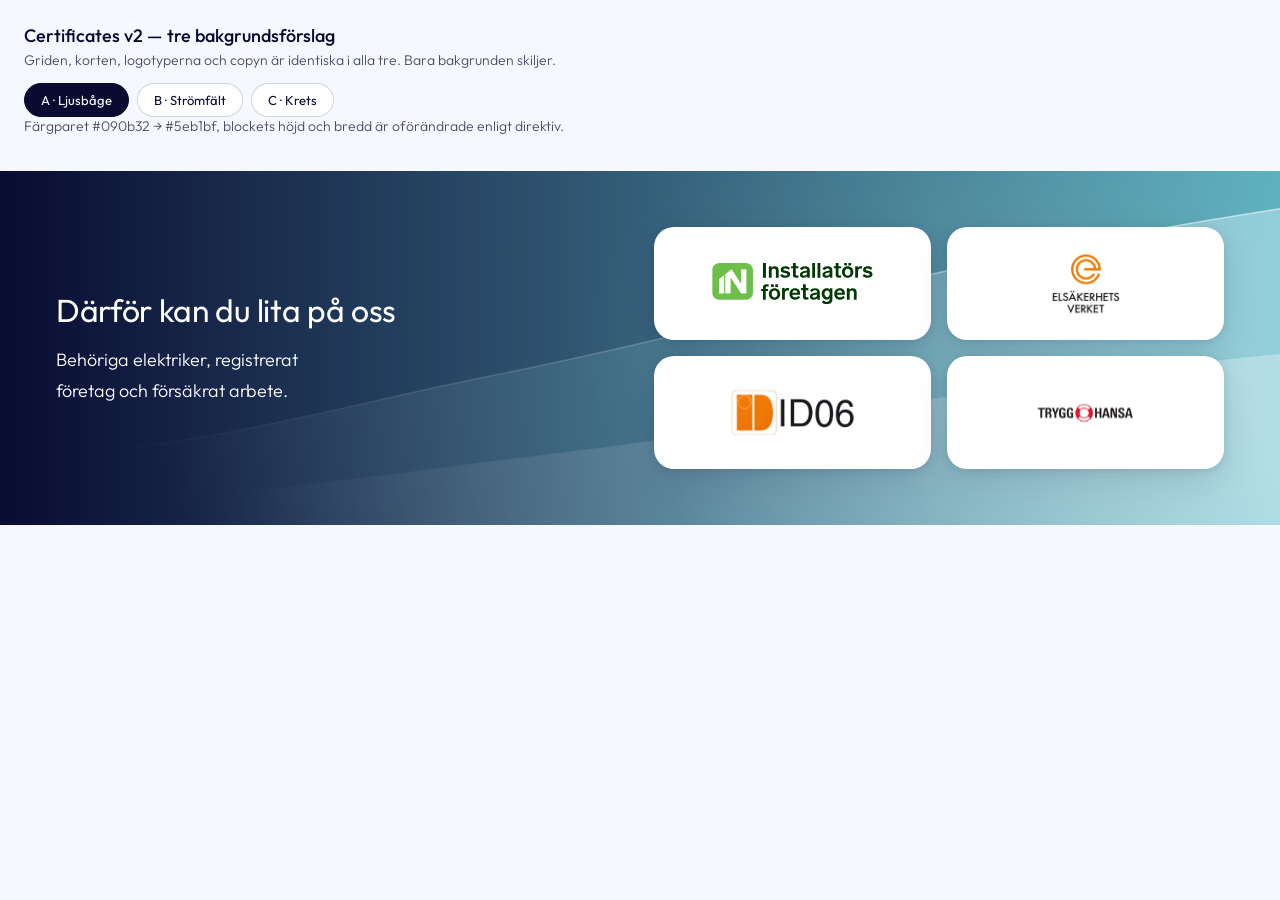
==== redesign/index.html @ 5119759f "Certificates v2 — redesign av desktop-korten, copy och bakgrund Ägardirektiv 2026-08-06: riktning A " ====
<!DOCTYPE html>
<html lang="sv-SE">
<head>
<meta charset="UTF-8">
<meta name="viewport" content="width=device-width, initial-scale=1">
<title>Ampy — Certificates v2 (redesign)</title>
<meta name="robots" content="noindex, nofollow">
<link rel="stylesheet" href="assets/css/tokens.css">
<link rel="stylesheet" href="assets/css/certificates-v2.css">
<style>
  /* Endast granskningsverktyg — ingår INTE i leveransen till Bricks. */
  .rev{font-family:"Outfit";max-width:1280px;margin:24px auto 0;padding:0 24px;color:#090b32}
  .rev h1{font-size:18px;font-weight:500;margin:0 0 4px}
  .rev p{font-size:14px;font-weight:300;margin:0 0 14px;color:#4a4d68}
  .rev__row{display:flex;gap:8px;flex-wrap:wrap;align-items:center}
  .rev__btn{font:inherit;font-size:13px;font-weight:400;padding:8px 16px;border-radius:999px;
            border:1px solid rgba(9,11,50,.18);background:#fff;color:#090b32;cursor:pointer}
  .rev__btn[aria-pressed="true"]{background:#090b32;color:#fff;border-color:#090b32}
  .rev__note{font-size:13px;color:#4a4d68;margin-top:10px}
</style>
</head>
<body>

<div class="rev">
  <h1>Certificates v2 — tre bakgrundsförslag</h1>
  <p>Griden, korten, logotyperna och copyn är identiska i alla tre. Bara bakgrunden skiljer.</p>
  <div class="rev__row">
    <button class="rev__btn" data-set="a" aria-pressed="true">A · Ljusbåge</button>
    <button class="rev__btn" data-set="b" aria-pressed="false">B · Strömfält</button>
    <button class="rev__btn" data-set="c" aria-pressed="false">C · Krets</button>
  </div>
  <p class="rev__note">Färgparet #090b32 → #5eb1bf, blockets höjd och bredd är oförändrade enligt direktiv.</p>
</div>

<!-- ====================== BLOCKET ====================== -->
<section class="cert" data-bg="a" aria-labelledby="cert-heading">

  <div class="cert__bg" aria-hidden="true">

    <!-- A · LJUSBÅGE — den gamla vågens DNA, men med kammen tillbaka och en
         tunn ljusrand längs kanten som ger formen definition.
         preserveAspectRatio="none" gör att ingenting någonsin kan klippas. -->
    <svg class="cert-bg-a" viewBox="0 0 1440 356" preserveAspectRatio="none" xmlns="http://www.w3.org/2000/svg">
      <defs>
        <linearGradient id="ga1" x1="1330" y1="30" x2="230" y2="430" gradientUnits="userSpaceOnUse">
          <stop offset="0" stop-color="#cbf0f7" stop-opacity=".46"/>
          <stop offset=".55" stop-color="#8fd4e0" stop-opacity=".16"/>
          <stop offset="1" stop-color="#ffffff" stop-opacity="0"/>
        </linearGradient>
        <linearGradient id="ga2" x1="1400" y1="150" x2="300" y2="470" gradientUnits="userSpaceOnUse">
          <stop offset="0" stop-color="#ffffff" stop-opacity=".30"/>
          <stop offset="1" stop-color="#ffffff" stop-opacity="0"/>
        </linearGradient>
        <linearGradient id="gaEdge" x1="1440" y1="40" x2="120" y2="330" gradientUnits="userSpaceOnUse">
          <stop offset="0" stop-color="#ffffff" stop-opacity=".55"/>
          <stop offset=".7" stop-color="#ffffff" stop-opacity=".10"/>
          <stop offset="1" stop-color="#ffffff" stop-opacity="0"/>
        </linearGradient>
      </defs>
      <path d="M0,356 L0,288 C210,284 372,238 552,206 C772,167 968,116 1172,80 C1286,60 1368,48 1440,38 L1440,356 Z" fill="url(#ga1)"/>
      <path d="M0,288 C210,284 372,238 552,206 C772,167 968,116 1172,80 C1286,60 1368,48 1440,38"
            fill="none" stroke="url(#gaEdge)" stroke-width="1.6"/>
      <path d="M0,356 L0,336 C240,332 424,306 624,284 C864,258 1064,224 1264,202 C1334,194 1392,188 1440,184 L1440,356 Z" fill="url(#ga2)"/>
    </svg>

    <!-- B · STRÖMFÄLT — tre tydligt separerade vågor, ljusare mot höger. -->
    <svg class="cert-bg-b" viewBox="0 0 1440 356" preserveAspectRatio="none" xmlns="http://www.w3.org/2000/svg">
      <defs>
        <linearGradient id="gb1" x1="1440" y1="60" x2="120" y2="360" gradientUnits="userSpaceOnUse">
          <stop offset="0" stop-color="#b6f2ff" stop-opacity=".30"/><stop offset="1" stop-color="#b6f2ff" stop-opacity="0"/>
        </linearGradient>
        <linearGradient id="gb2" x1="1440" y1="120" x2="180" y2="410" gradientUnits="userSpaceOnUse">
          <stop offset="0" stop-color="#ffffff" stop-opacity=".26"/><stop offset="1" stop-color="#ffffff" stop-opacity="0"/>
        </linearGradient>
        <linearGradient id="gb3" x1="1440" y1="210" x2="260" y2="450" gradientUnits="userSpaceOnUse">
          <stop offset="0" stop-color="#8fd4e0" stop-opacity=".44"/><stop offset="1" stop-color="#8fd4e0" stop-opacity="0"/>
        </linearGradient>
      </defs>
      <path d="M0,356 L0,224 C268,190 452,258 712,226 C972,194 1196,132 1440,100 L1440,356 Z" fill="url(#gb1)"/>
      <path d="M0,356 L0,286 C288,256 492,322 748,286 C1004,250 1216,196 1440,166 L1440,356 Z" fill="url(#gb2)"/>
      <path d="M0,356 L0,338 C308,318 528,362 788,330 C1048,298 1236,266 1440,244 L1440,356 Z" fill="url(#gb3)"/>
    </svg>

    <!-- C · KRETS — koncentriska ringar som strålar ut BAKOM logotypklustret,
         som energi från certifieringarna. Mjukt tonade, ingen hård kant. -->
    <svg class="cert-bg-c" viewBox="0 0 1440 356" preserveAspectRatio="none" xmlns="http://www.w3.org/2000/svg">
      <defs>
        <radialGradient id="gcGlow" cx="1080" cy="168" r="560" gradientUnits="userSpaceOnUse">
          <stop offset="0" stop-color="#cbf0f7" stop-opacity=".34"/>
          <stop offset=".6" stop-color="#8fd4e0" stop-opacity=".10"/>
          <stop offset="1" stop-color="#8fd4e0" stop-opacity="0"/>
        </radialGradient>
        <radialGradient id="gcFade" cx="1080" cy="168" r="620" gradientUnits="userSpaceOnUse">
          <stop offset="0" stop-color="#ffffff" stop-opacity=".55"/>
          <stop offset=".55" stop-color="#ffffff" stop-opacity=".22"/>
          <stop offset="1" stop-color="#ffffff" stop-opacity="0"/>
        </radialGradient>
        <linearGradient id="gcWave" x1="1440" y1="240" x2="180" y2="420" gradientUnits="userSpaceOnUse">
          <stop offset="0" stop-color="#8fd4e0" stop-opacity=".40"/><stop offset="1" stop-color="#8fd4e0" stop-opacity="0"/>
        </linearGradient>
      </defs>
      <rect width="1440" height="356" fill="url(#gcGlow)"/>
      <g fill="none" stroke="url(#gcFade)">
        <circle cx="1080" cy="168" r="150" stroke-width="1.2"/>
        <circle cx="1080" cy="168" r="248" stroke-width="1.2"/>
        <circle cx="1080" cy="168" r="352" stroke-width="1.1"/>
        <circle cx="1080" cy="168" r="464" stroke-width="1"/>
        <circle cx="1080" cy="168" r="584" stroke-width="1"/>
      </g>
      <path d="M0,356 L0,332 C300,314 560,354 840,324 C1080,298 1250,270 1440,250 L1440,356 Z" fill="url(#gcWave)"/>
    </svg>

  </div>
  <div class="cert__glow" aria-hidden="true"></div>

  <div class="cert__inner">

    <div class="cert__intro">
      <h2 class="cert__heading" id="cert-heading">Därför kan du lita på oss</h2>
      <p class="cert__text">Behöriga elektriker, registrerat företag och försäkrat arbete.</p>
    </div>

    <div class="cert__marks">
      <a class="cert__mark cert__mark--in"
         href="https://www.in.se/hitta-installator/" target="_blank" rel="noopener noreferrer">
        <img src="assets/img/installatorsforetagen.svg" alt="Installatörsföretagen" width="721" height="188" loading="lazy" decoding="async">
      </a>
      <a class="cert__mark cert__mark--esv"
         href="https://www.elsakerhetsverket.se/kollaelforetaget/foretagsregister/?foretag=12047521" target="_blank" rel="noopener noreferrer">
        <img src="assets/img/elsakerhetsverket.svg" alt="Elsäkerhetsverket" width="113" height="113" loading="lazy" decoding="async">
      </a>
      <a class="cert__mark cert__mark--id06"
         href="https://id06.se/" target="_blank" rel="noopener noreferrer">
        <img src="assets/img/id06.svg" alt="ID06" width="159" height="63" loading="lazy" decoding="async">
      </a>
      <a class="cert__mark cert__mark--th"
         href="https://www.trygghansa.se/" target="_blank" rel="noopener noreferrer">
        <img src="assets/img/trygg-hansa.svg" alt="Trygg-Hansa" width="178" height="106" loading="lazy" decoding="async">
      </a>
    </div>

  </div>
</section>
<!-- ==================== /BLOCKET ==================== -->

<script>
  document.querySelectorAll('.rev__btn').forEach(function(b){
    b.addEventListener('click', function(){
      document.querySelectorAll('.rev__btn').forEach(function(x){ x.setAttribute('aria-pressed','false'); });
      b.setAttribute('aria-pressed','true');
      document.querySelector('.cert').setAttribute('data-bg', b.dataset.set);
    });
  });
</script>
</body>
</html>
---- redesign/assets/css/tokens.css ----
/* ---------------------------------------------------------------------------
   tokens.css — RIKTIGA Ampy-tokens, ordagrant från ampy.se
   Hämtade ur <style id="core-framework-frontend-inline"> + bricks-color-palettes.
   Inga uppfunna värden. Samma ap*-skala som resten av sajten.
   --------------------------------------------------------------------------- */

@font-face{font-display:swap;font-family:"Outfit";src:url("../fonts/Outfit-VariableFont_wght.woff2")format("woff2-variations");font-weight:100;font-style:normal;}
@font-face{font-display:swap;font-family:"Outfit";src:url("../fonts/Outfit-VariableFont_wght.woff2")format("woff2-variations");font-weight:200;font-style:normal;}
@font-face{font-display:swap;font-family:"Outfit";src:url("../fonts/Outfit-VariableFont_wght.woff2")format("woff2-variations");font-weight:300;font-style:normal;}
@font-face{font-display:swap;font-family:"Outfit";src:url("../fonts/Outfit-VariableFont_wght.woff2")format("woff2-variations");font-weight:400;font-style:normal;}
@font-face{font-display:swap;font-family:"Outfit";src:url("../fonts/Outfit-VariableFont_wght.woff2")format("woff2-variations");font-weight:500;font-style:normal;}
@font-face{font-display:swap;font-family:"Outfit";src:url("../fonts/Outfit-VariableFont_wght.woff2")format("woff2-variations");font-weight:600;font-style:normal;}
@font-face{font-display:swap;font-family:"Outfit";src:url("../fonts/Outfit-VariableFont_wght.woff2")format("woff2-variations");font-weight:700;font-style:normal;}

html{font-size:62.5%}

:root{
  /* Ampy färgkanon */
  --apmidnight-blue:#090b32;
  --apteal-core:#00a991;
  --appure-white:#fff;
  --white:hsl(0 0% 100%);
  --color-2:hsl(216 100% 98%);
  /* blockets gradientpar — ÄNDRAS INTE (ägardirektiv: färgkombinationen behålls) */
  --cert-navy:#090b32;
  --cert-teal:#5eb1bf;

  /* space-skalan, ordagrant */
  --apspace-4xs:clamp(0.52rem,calc(-0.03vw + 0.53rem),0.49rem);
  --apspace-3xs:clamp(0.66rem,calc(0.05vw + 0.64rem),0.7rem);
  --apspace-2xs:clamp(0.82rem,calc(0.18vw + 0.76rem),0.99rem);
  --apspace-xs:clamp(1.02rem,calc(0.39vw + 0.9rem),1.4rem);
  --apspace-s:clamp(1.28rem,calc(0.73vw + 1.05rem),1.98rem);
  --apspace-m:clamp(1.6rem,calc(1.25vw + 1.2rem),2.8rem);
  --apspace-l:clamp(2rem,calc(2.04vw + 1.35rem),3.96rem);
  --apspace-xl:clamp(2.5rem,calc(3.23vw + 1.47rem),5.6rem);
  --apspace-2xl:clamp(3.13rem,calc(4.99vw + 1.53rem),7.92rem);

  /* typskalan, ordagrant */
  --aptext-xs:clamp(1rem,calc(0.21vw + 0.93rem),1.2rem);
  --aptext-s:clamp(1.2rem,calc(0.21vw + 1.13rem),1.4rem);
  --aptext-sm:clamp(1.4rem,calc(0.21vw + 1.33rem),1.6rem);
  --aptext-m:clamp(1.6rem,calc(0.21vw + 1.53rem),1.8rem);
  --aptext-mm:clamp(1.8rem,calc(0.21vw + 1.73rem),2rem);
  --aptext-xl:clamp(2.4rem,calc(0.83vw + 2.13rem),3.2rem);

  /* radie, ordagrant */
  --apradius-s:clamp(0.6rem,calc(0.21vw + 0.53rem),0.8rem);
  --apradius-m:clamp(1rem,calc(0.21vw + 0.93rem),1.2rem);
  --apradius-l:clamp(1.6rem,calc(0.42vw + 1.47rem),2rem);

  --space-l:clamp(3.00rem, calc(3.00rem + 0.0067 * (100vw - 380px)), 3.60rem);
  --container-width:1280px;
}

*,*::before,*::after{box-sizing:border-box}
body{margin:0;font-family:"Outfit";font-weight:300;font-size:var(--aptext-sm);
     color:rgb(54,54,54);background:var(--color-2);-webkit-font-smoothing:antialiased}
img{max-width:100%;display:block}
---- redesign/assets/css/certificates-v2.css ----
/* ===========================================================================
   Certificates v2 — tillitsblock
   Ägardirektiv 2026-08-06: riktning A (samma grid, större kort), INGA etiketter,
   normaliserade logohöjder, 4 märken i 2×2, egna vågor, behåll färg + höjd + bredd.
   =========================================================================== */

/* BLOCKETS TOTALHÖJD ÄR LÅST (ägardirektiv) — 354,4px @1440, som dagens 354,58px.
   För att ändå få STÖRRE kort växlas sektionens luft mot kortyta: den lodräta
   paddingen går från --apspace-2xl (79,2px) till --apspace-xl (56px), vilket
   frigör 46,4px till innehållet. Korten växer 90 → 113px (+26%) utan att
   blocket blir en pixel högre. */
.cert{
  --cert-pad-y:var(--apspace-xl);
  position:relative;
  overflow:hidden;                      /* vågen kan aldrig sticka ut */
  display:flex;
  align-items:center;
  padding:var(--cert-pad-y) var(--apspace-xl);
  margin:var(--space-l) 0;
  background-image:linear-gradient(90deg,var(--cert-navy),var(--cert-teal));
  isolation:isolate;
}

/* --- bakgrundslager ------------------------------------------------------ */
/* Vågen ligger som en SVG med preserveAspectRatio="none" och 100% × 100%.
   Det är HELA fixen för "kantiga linjer": den gamla vågen var 1193×568 och
   visades i en 1193×319-ruta med object-fit:cover, vilket klippte bort ~124px
   uppe och nere — alltså exakt vågkammen. Här kan ingenting klippas. */
.cert__bg{
  position:absolute;
  inset:0;
  z-index:0;
  pointer-events:none;
}
.cert__bg svg{
  position:absolute;
  inset:0;
  width:100%;
  height:100%;
  display:block;
}
.cert__bg svg{display:none}
.cert[data-bg="a"] .cert-bg-a,
.cert[data-bg="b"] .cert-bg-b,
.cert[data-bg="c"] .cert-bg-c{display:block}

/* mjuk ljusglugg bakom logotypklustret — lyfter de vita korten från bakgrunden */
.cert__glow{
  position:absolute;
  z-index:1;
  right:-6%;
  top:50%;
  width:62%;
  height:150%;
  transform:translateY(-50%);
  pointer-events:none;
  background:radial-gradient(ellipse at 55% 50%,
    rgba(255,255,255,.10) 0%,
    rgba(255,255,255,.04) 38%,
    rgba(255,255,255,0) 70%);
}

/* --- innehåll ------------------------------------------------------------ */
.cert__inner{
  position:relative;
  z-index:2;
  width:100%;
  max-width:var(--container-width);
  margin-inline:auto;
  display:flex;
  flex-direction:row;
  align-items:center;
  gap:var(--apspace-m);
}

.cert__intro{
  flex:1 1 0;
  min-width:0;
  color:#fff;
}
.cert__heading{
  margin:0;
  font-size:var(--aptext-xl);
  font-weight:400;
  line-height:1.3;
  color:#fff;
  letter-spacing:-.01em;
}
.cert__text{
  margin:var(--apspace-xs) 0 0;
  font-size:var(--aptext-m);
  font-weight:300;
  line-height:1.7;
  color:#fff;
  max-width:38ch;
  text-wrap:balance;                    /* jämnar ut raderna — inga ensamma ord */
}

/* --- märkesgriden -------------------------------------------------------- */
.cert__marks{
  flex:1 1 0;
  min-width:0;
  display:grid;
  grid-template-columns:1fr 1fr;
  gap:16px;
}

.cert__mark{
  display:flex;
  align-items:center;
  justify-content:center;
  height:var(--cert-card-h,113px);
  padding:16px 24px;
  background:var(--white);
  border-radius:var(--apradius-l);
  text-decoration:none;
  box-shadow:0 2px 10px rgba(9,11,50,.10), 0 12px 34px rgba(9,11,50,.10);
  transition:transform .25s ease, box-shadow .25s ease;
}
.cert__mark:hover,
.cert__mark:focus-visible{
  transform:translateY(-2px);
  box-shadow:0 4px 14px rgba(9,11,50,.13), 0 18px 44px rgba(9,11,50,.14);
}
.cert__mark:focus-visible{outline:2px solid #fff;outline-offset:3px}

/* OPTISK NORMALISERING (kärnan i uppdraget).
   De fyra lockuperna har vitt skilda proportioner:
     Installatörsföretagen 3,83:1 · Elsäkerhetsverket 1,00:1 · ID06 2,52:1 · Trygg-Hansa 1,68:1
   Att sätta samma HÖJD gör den kvadratiska ESV-loggan dubbelt så tung som IN.
   Att sätta samma BREDD gör tvärtom IN till en tunn strimma.
   Därför sätts höjden per logotyp, avvägd mot lockupens bredd så att den
   optiska massan blir jämn. Ett värde per logga — enkelt att finjustera. */
.cert__mark img{
  width:auto;
  max-width:100%;
  object-fit:contain;
  height:var(--lh);
}
.cert__mark--in   {--lh:42px}   /* 3,83:1 → 161×42  yta 6754 */
.cert__mark--esv  {--lh:72px}   /* 1,00:1 →  72×72  yta 5184 */
.cert__mark--id06 {--lh:50px}   /* 2,52:1 → 126×50  yta 6309 */
.cert__mark--th   {--lh:58px}   /* 1,68:1 →  97×58  yta 5649 */
/* optisk spridning max→min: 26% (var 51% vid ren höjdnormalisering) */

/* ===========================================================================
   MOBIL — layoutspråket från dagens block behålls medvetet:
   centrerad text, staplat, samma kortstil. Bara innehållet ändras (4 märken).
   =========================================================================== */
@media (max-width:780px){
  /* mobilen behåller dagens lodräta luft (--apspace-2xl) — där finns inget
     höjdproblem att lösa, och layoutspråket ska vara oförändrat */
  .cert{--cert-pad-y:var(--apspace-2xl)}
  .cert__inner{
    flex-direction:column;
    align-items:center;
    gap:var(--apspace-l);
  }
  .cert__intro{
    flex:none;
    width:100%;
    text-align:center;
  }
  .cert__text{
    max-width:34ch;
    margin-inline:auto;
    line-height:1.6;
  }
  .cert__marks{
    flex:none;
    width:100%;
    gap:12px;
  }
  .cert__mark{
    height:var(--cert-card-h-mobile,96px);
    padding:12px 14px;
  }
  /* samma optiska avvägning, nedskalad till mobilkortets bredd (~160px) */
  .cert__mark--in   {--lh:32px}
  .cert__mark--esv  {--lh:56px}
  .cert__mark--id06 {--lh:38px}
  .cert__mark--th   {--lh:44px}
  .cert__glow{width:100%;right:auto;left:0;height:60%;top:70%}
}

@media (prefers-reduced-motion:reduce){
  .cert__mark{transition:none}
  .cert__mark:hover{transform:none}
}
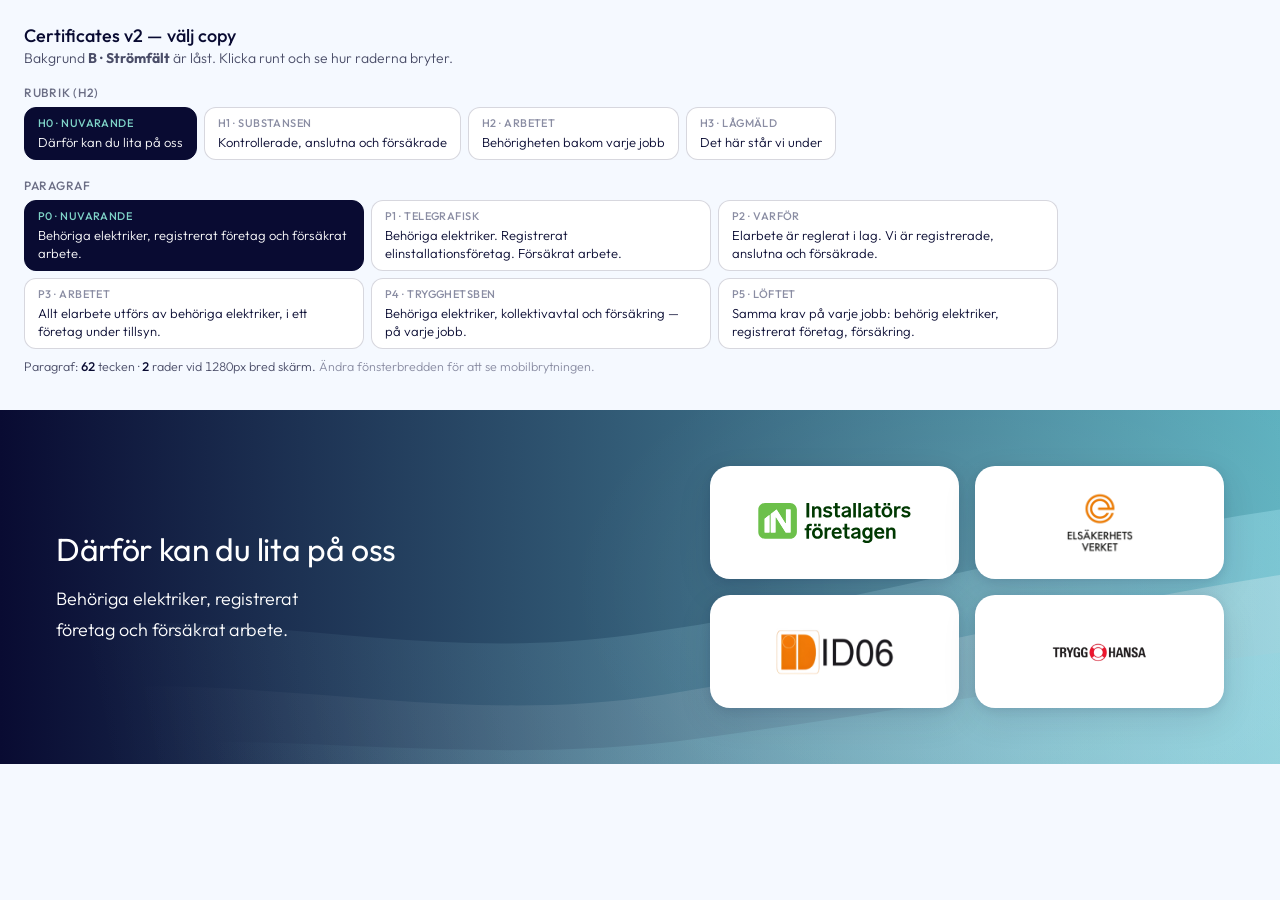
==== commit 359ed7e3: "Lås bakgrund B, gör korten mindre avlånga, lägg till copy-väljare Ägarbeslut 2026-08-06: - Bakgrund " ====
--- a/redesign/index.html
+++ b/redesign/index.html
@@ -10,60 +10,48 @@
 <style>
   /* Endast granskningsverktyg — ingår INTE i leveransen till Bricks. */
   .rev{font-family:"Outfit";max-width:1280px;margin:24px auto 0;padding:0 24px;color:#090b32}
-  .rev h1{font-size:18px;font-weight:500;margin:0 0 4px}
-  .rev p{font-size:14px;font-weight:300;margin:0 0 14px;color:#4a4d68}
-  .rev__row{display:flex;gap:8px;flex-wrap:wrap;align-items:center}
-  .rev__btn{font:inherit;font-size:13px;font-weight:400;padding:8px 16px;border-radius:999px;
-            border:1px solid rgba(9,11,50,.18);background:#fff;color:#090b32;cursor:pointer}
+  .rev h1{font-size:18px;font-weight:500;margin:0 0 2px}
+  .rev>p{font-size:14px;font-weight:300;margin:0 0 18px;color:#4a4d68}
+  .rev__grp{margin-bottom:18px}
+  .rev__lbl{font-size:12px;font-weight:500;letter-spacing:.06em;text-transform:uppercase;
+            color:#6b6e85;margin-bottom:7px}
+  .rev__row{display:flex;gap:7px;flex-wrap:wrap;align-items:stretch}
+  .rev__btn{font:inherit;font-size:13px;font-weight:300;text-align:left;padding:8px 13px;
+            border-radius:12px;border:1px solid rgba(9,11,50,.16);background:#fff;color:#090b32;
+            cursor:pointer;line-height:1.35;max-width:340px}
+  .rev__btn b{display:block;font-weight:500;font-size:11px;letter-spacing:.04em;
+              text-transform:uppercase;color:#8a8da3;margin-bottom:3px}
   .rev__btn[aria-pressed="true"]{background:#090b32;color:#fff;border-color:#090b32}
-  .rev__note{font-size:13px;color:#4a4d68;margin-top:10px}
+  .rev__btn[aria-pressed="true"] b{color:#7fd4c8}
+  .rev__meta{font-size:12.5px;color:#4a4d68;margin-top:9px;font-variant-numeric:tabular-nums}
+  .rev__meta b{font-weight:500;color:#090b32}
 </style>
 </head>
 <body>
 
 <div class="rev">
-  <h1>Certificates v2 — tre bakgrundsförslag</h1>
-  <p>Griden, korten, logotyperna och copyn är identiska i alla tre. Bara bakgrunden skiljer.</p>
-  <div class="rev__row">
-    <button class="rev__btn" data-set="a" aria-pressed="true">A · Ljusbåge</button>
-    <button class="rev__btn" data-set="b" aria-pressed="false">B · Strömfält</button>
-    <button class="rev__btn" data-set="c" aria-pressed="false">C · Krets</button>
+  <h1>Certificates v2 — välj copy</h1>
+  <p>Bakgrund <b>B · Strömfält</b> är låst. Klicka runt och se hur raderna bryter.</p>
+
+  <div class="rev__grp">
+    <div class="rev__lbl">Rubrik (h2)</div>
+    <div class="rev__row" id="pickH"></div>
   </div>
-  <p class="rev__note">Färgparet #090b32 → #5eb1bf, blockets höjd och bredd är oförändrade enligt direktiv.</p>
+
+  <div class="rev__grp">
+    <div class="rev__lbl">Paragraf</div>
+    <div class="rev__row" id="pickP"></div>
+    <div class="rev__meta" id="meta"></div>
+  </div>
 </div>
 
 <!-- ====================== BLOCKET ====================== -->
-<section class="cert" data-bg="a" aria-labelledby="cert-heading">
+<section class="cert" data-bg="b" aria-labelledby="cert-heading">
 
   <div class="cert__bg" aria-hidden="true">
-
-    <!-- A · LJUSBÅGE — den gamla vågens DNA, men med kammen tillbaka och en
-         tunn ljusrand längs kanten som ger formen definition.
-         preserveAspectRatio="none" gör att ingenting någonsin kan klippas. -->
-    <svg class="cert-bg-a" viewBox="0 0 1440 356" preserveAspectRatio="none" xmlns="http://www.w3.org/2000/svg">
-      <defs>
-        <linearGradient id="ga1" x1="1330" y1="30" x2="230" y2="430" gradientUnits="userSpaceOnUse">
-          <stop offset="0" stop-color="#cbf0f7" stop-opacity=".46"/>
-          <stop offset=".55" stop-color="#8fd4e0" stop-opacity=".16"/>
-          <stop offset="1" stop-color="#ffffff" stop-opacity="0"/>
-        </linearGradient>
-        <linearGradient id="ga2" x1="1400" y1="150" x2="300" y2="470" gradientUnits="userSpaceOnUse">
-          <stop offset="0" stop-color="#ffffff" stop-opacity=".30"/>
-          <stop offset="1" stop-color="#ffffff" stop-opacity="0"/>
-        </linearGradient>
-        <linearGradient id="gaEdge" x1="1440" y1="40" x2="120" y2="330" gradientUnits="userSpaceOnUse">
-          <stop offset="0" stop-color="#ffffff" stop-opacity=".55"/>
-          <stop offset=".7" stop-color="#ffffff" stop-opacity=".10"/>
-          <stop offset="1" stop-color="#ffffff" stop-opacity="0"/>
-        </linearGradient>
-      </defs>
-      <path d="M0,356 L0,288 C210,284 372,238 552,206 C772,167 968,116 1172,80 C1286,60 1368,48 1440,38 L1440,356 Z" fill="url(#ga1)"/>
-      <path d="M0,288 C210,284 372,238 552,206 C772,167 968,116 1172,80 C1286,60 1368,48 1440,38"
-            fill="none" stroke="url(#gaEdge)" stroke-width="1.6"/>
-      <path d="M0,356 L0,336 C240,332 424,306 624,284 C864,258 1064,224 1264,202 C1334,194 1392,188 1440,184 L1440,356 Z" fill="url(#ga2)"/>
-    </svg>
-
-    <!-- B · STRÖMFÄLT — tre tydligt separerade vågor, ljusare mot höger. -->
+    <!-- B · STRÖMFÄLT — tre tydligt separerade vågor, ljusare mot höger.
+         preserveAspectRatio="none" gör att ingenting någonsin kan klippas —
+         det var precis den buggen som gjorde den gamla vågen kantig. -->
     <svg class="cert-bg-b" viewBox="0 0 1440 356" preserveAspectRatio="none" xmlns="http://www.w3.org/2000/svg">
       <defs>
         <linearGradient id="gb1" x1="1440" y1="60" x2="120" y2="360" gradientUnits="userSpaceOnUse">
@@ -80,36 +68,6 @@
       <path d="M0,356 L0,286 C288,256 492,322 748,286 C1004,250 1216,196 1440,166 L1440,356 Z" fill="url(#gb2)"/>
       <path d="M0,356 L0,338 C308,318 528,362 788,330 C1048,298 1236,266 1440,244 L1440,356 Z" fill="url(#gb3)"/>
     </svg>
-
-    <!-- C · KRETS — koncentriska ringar som strålar ut BAKOM logotypklustret,
-         som energi från certifieringarna. Mjukt tonade, ingen hård kant. -->
-    <svg class="cert-bg-c" viewBox="0 0 1440 356" preserveAspectRatio="none" xmlns="http://www.w3.org/2000/svg">
-      <defs>
-        <radialGradient id="gcGlow" cx="1080" cy="168" r="560" gradientUnits="userSpaceOnUse">
-          <stop offset="0" stop-color="#cbf0f7" stop-opacity=".34"/>
-          <stop offset=".6" stop-color="#8fd4e0" stop-opacity=".10"/>
-          <stop offset="1" stop-color="#8fd4e0" stop-opacity="0"/>
-        </radialGradient>
-        <radialGradient id="gcFade" cx="1080" cy="168" r="620" gradientUnits="userSpaceOnUse">
-          <stop offset="0" stop-color="#ffffff" stop-opacity=".55"/>
-          <stop offset=".55" stop-color="#ffffff" stop-opacity=".22"/>
-          <stop offset="1" stop-color="#ffffff" stop-opacity="0"/>
-        </radialGradient>
-        <linearGradient id="gcWave" x1="1440" y1="240" x2="180" y2="420" gradientUnits="userSpaceOnUse">
-          <stop offset="0" stop-color="#8fd4e0" stop-opacity=".40"/><stop offset="1" stop-color="#8fd4e0" stop-opacity="0"/>
-        </linearGradient>
-      </defs>
-      <rect width="1440" height="356" fill="url(#gcGlow)"/>
-      <g fill="none" stroke="url(#gcFade)">
-        <circle cx="1080" cy="168" r="150" stroke-width="1.2"/>
-        <circle cx="1080" cy="168" r="248" stroke-width="1.2"/>
-        <circle cx="1080" cy="168" r="352" stroke-width="1.1"/>
-        <circle cx="1080" cy="168" r="464" stroke-width="1"/>
-        <circle cx="1080" cy="168" r="584" stroke-width="1"/>
-      </g>
-      <path d="M0,356 L0,332 C300,314 560,354 840,324 C1080,298 1250,270 1440,250 L1440,356 Z" fill="url(#gcWave)"/>
-    </svg>
-
   </div>
   <div class="cert__glow" aria-hidden="true"></div>
 
@@ -144,13 +102,57 @@
 <!-- ==================== /BLOCKET ==================== -->
 
 <script>
-  document.querySelectorAll('.rev__btn').forEach(function(b){
-    b.addEventListener('click', function(){
-      document.querySelectorAll('.rev__btn').forEach(function(x){ x.setAttribute('aria-pressed','false'); });
+const HEADINGS = [
+  {k:'H0', tag:'nuvarande',      t:'Därför kan du lita på oss'},
+  {k:'H1', tag:'substansen',     t:'Kontrollerade, anslutna och försäkrade'},
+  {k:'H2', tag:'arbetet',        t:'Behörigheten bakom varje jobb'},
+  {k:'H3', tag:'lågmäld',        t:'Det här står vi under'}
+];
+const PARAS = [
+  {k:'P0', tag:'nuvarande',    t:'Behöriga elektriker, registrerat företag och försäkrat arbete.'},
+  {k:'P1', tag:'telegrafisk',  t:'Behöriga elektriker. Registrerat elinstallationsföretag. Försäkrat arbete.'},
+  {k:'P2', tag:'varför',       t:'Elarbete är reglerat i lag. Vi är registrerade, anslutna och försäkrade.'},
+  {k:'P3', tag:'arbetet',      t:'Allt elarbete utförs av behöriga elektriker, i ett företag under tillsyn.'},
+  {k:'P4', tag:'trygghetsben', t:'Behöriga elektriker, kollektivavtal och försäkring — på varje jobb.'},
+  {k:'P5', tag:'löftet',       t:'Samma krav på varje jobb: behörig elektriker, registrerat företag, försäkring.'}
+];
+
+const hEl = document.querySelector('.cert__heading');
+const pEl = document.querySelector('.cert__text');
+
+function build(rowId, items, target, onPick){
+  const row = document.getElementById(rowId);
+  items.forEach((it, i) => {
+    const b = document.createElement('button');
+    b.className = 'rev__btn';
+    b.setAttribute('aria-pressed', i === 0 ? 'true' : 'false');
+    b.innerHTML = '<b>' + it.k + ' · ' + it.tag + '</b>' + it.t;
+    b.addEventListener('click', () => {
+      row.querySelectorAll('.rev__btn').forEach(x => x.setAttribute('aria-pressed','false'));
       b.setAttribute('aria-pressed','true');
-      document.querySelector('.cert').setAttribute('data-bg', b.dataset.set);
+      target.textContent = it.t;
+      onPick && onPick();
+      meta();
     });
+    row.appendChild(b);
   });
+}
+
+function lines(el){
+  const lh = parseFloat(getComputedStyle(el).lineHeight);
+  return Math.round(el.getBoundingClientRect().height / lh);
+}
+function meta(){
+  document.getElementById('meta').innerHTML =
+    'Paragraf: <b>' + pEl.textContent.length + '</b> tecken · <b>' + lines(pEl) +
+    '</b> rader vid ' + window.innerWidth + 'px bred skärm. ' +
+    '<span style="color:#8a8da3">Ändra fönsterbredden för att se mobilbrytningen.</span>';
+}
+
+build('pickH', HEADINGS, hEl);
+build('pickP', PARAS, pEl);
+meta();
+addEventListener('resize', meta);
 </script>
 </body>
 </html>
--- a/redesign/assets/css/certificates-v2.css
+++ b/redesign/assets/css/certificates-v2.css
@@ -97,9 +97,14 @@
 }
 
 /* --- märkesgriden -------------------------------------------------------- */
+/* Korten ska vara mindre avlånga (ägardirektiv 2026-08-06). Höjden är låst av
+   blockhöjden, så proportionen justeras via BREDDEN: griden får ett tak på
+   514px, vilket ger kort på 249×113 = 2,20:1 istället för 305×113 = 2,70:1.
+   Överskottet går till textkolumnen. */
 .cert__marks{
   flex:1 1 0;
   min-width:0;
+  max-width:514px;
   display:grid;
   grid-template-columns:1fr 1fr;
   gap:16px;
@@ -110,7 +115,7 @@
   align-items:center;
   justify-content:center;
   height:var(--cert-card-h,113px);
-  padding:16px 24px;
+  padding:16px 20px;
   background:var(--white);
   border-radius:var(--apradius-l);
   text-decoration:none;
@@ -137,11 +142,12 @@
   object-fit:contain;
   height:var(--lh);
 }
-.cert__mark--in   {--lh:42px}   /* 3,83:1 → 161×42  yta 6754 */
-.cert__mark--esv  {--lh:72px}   /* 1,00:1 →  72×72  yta 5184 */
-.cert__mark--id06 {--lh:50px}   /* 2,52:1 → 126×50  yta 6309 */
-.cert__mark--th   {--lh:58px}   /* 1,68:1 →  97×58  yta 5649 */
-/* optisk spridning max→min: 26% (var 51% vid ren höjdnormalisering) */
+.cert__mark--in   {--lh:40px}   /* 3,83:1 → 153×40  yta 6128 */
+.cert__mark--esv  {--lh:70px}   /* 1,00:1 →  70×70  yta 4900 */
+.cert__mark--id06 {--lh:48px}   /* 2,52:1 → 121×48  yta 5808 */
+.cert__mark--th   {--lh:56px}   /* 1,68:1 →  94×56  yta 5264 */
+/* optisk spridning max→min: 22%. Bredaste loggan (IN) fyller 73% av
+   kortets innerbredd — luft kvar på sidorna även i det smalare kortet. */
 
 /* ===========================================================================
    MOBIL — layoutspråket från dagens block behålls medvetet:
@@ -169,6 +175,7 @@
   .cert__marks{
     flex:none;
     width:100%;
+    max-width:none;      /* desktoptaket på 514px gäller INTE här — mobilen är godkänd och rörs inte */
     gap:12px;
   }
   .cert__mark{
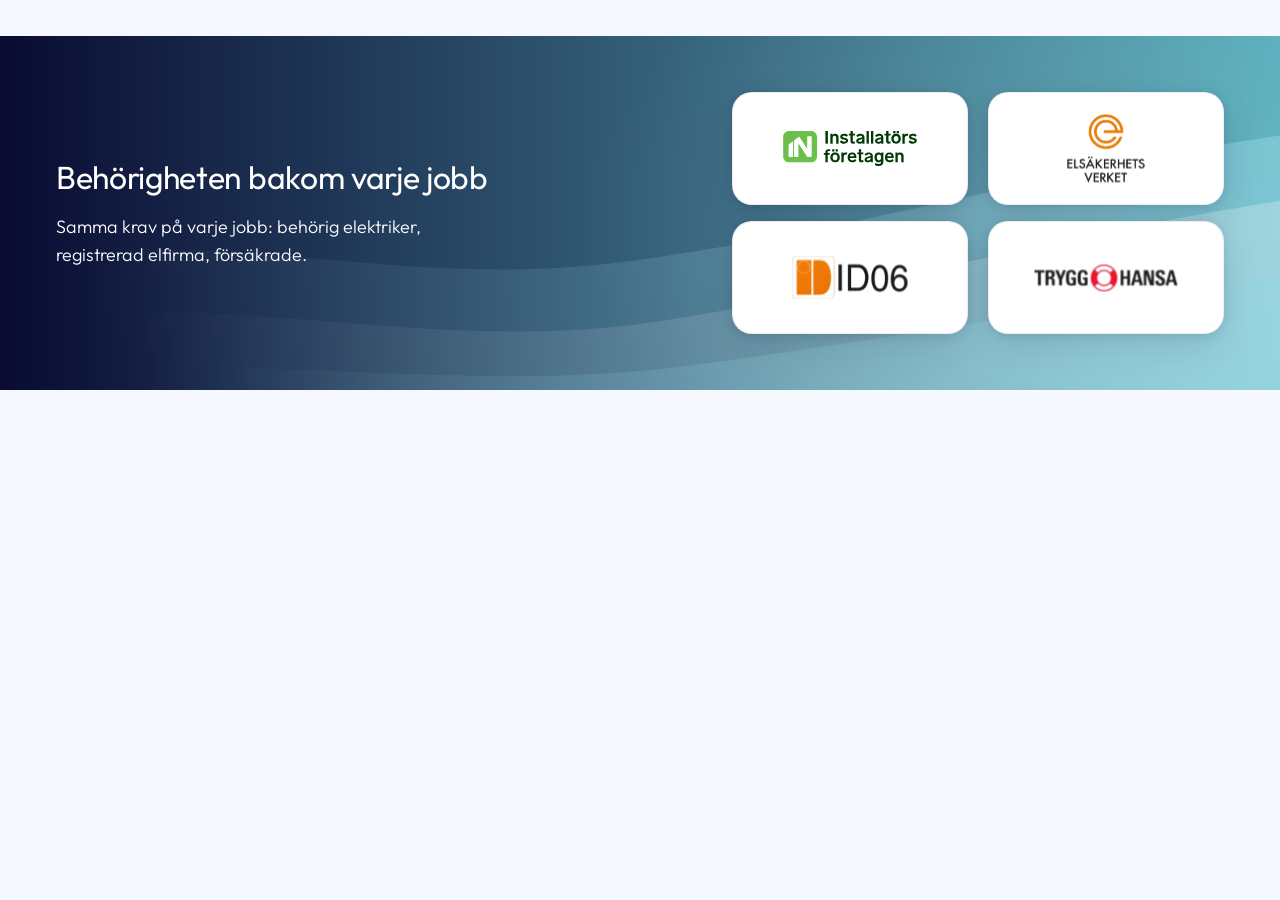
==== commit 1c80befd: "Slutiteration: bläck-normaliserade logotyper, styrd radbrytning, låst copy Copy låst (ägarval): h2 "" ====
--- a/redesign/index.html
+++ b/redesign/index.html
@@ -3,55 +3,20 @@
 <head>
 <meta charset="UTF-8">
 <meta name="viewport" content="width=device-width, initial-scale=1">
-<title>Ampy — Certificates v2 (redesign)</title>
+<title>Ampy — Certificates v2</title>
 <meta name="robots" content="noindex, nofollow">
 <link rel="stylesheet" href="assets/css/tokens.css">
 <link rel="stylesheet" href="assets/css/certificates-v2.css">
-<style>
-  /* Endast granskningsverktyg — ingår INTE i leveransen till Bricks. */
-  .rev{font-family:"Outfit";max-width:1280px;margin:24px auto 0;padding:0 24px;color:#090b32}
-  .rev h1{font-size:18px;font-weight:500;margin:0 0 2px}
-  .rev>p{font-size:14px;font-weight:300;margin:0 0 18px;color:#4a4d68}
-  .rev__grp{margin-bottom:18px}
-  .rev__lbl{font-size:12px;font-weight:500;letter-spacing:.06em;text-transform:uppercase;
-            color:#6b6e85;margin-bottom:7px}
-  .rev__row{display:flex;gap:7px;flex-wrap:wrap;align-items:stretch}
-  .rev__btn{font:inherit;font-size:13px;font-weight:300;text-align:left;padding:8px 13px;
-            border-radius:12px;border:1px solid rgba(9,11,50,.16);background:#fff;color:#090b32;
-            cursor:pointer;line-height:1.35;max-width:340px}
-  .rev__btn b{display:block;font-weight:500;font-size:11px;letter-spacing:.04em;
-              text-transform:uppercase;color:#8a8da3;margin-bottom:3px}
-  .rev__btn[aria-pressed="true"]{background:#090b32;color:#fff;border-color:#090b32}
-  .rev__btn[aria-pressed="true"] b{color:#7fd4c8}
-  .rev__meta{font-size:12.5px;color:#4a4d68;margin-top:9px;font-variant-numeric:tabular-nums}
-  .rev__meta b{font-weight:500;color:#090b32}
-</style>
 </head>
 <body>
-
-<div class="rev">
-  <h1>Certificates v2 — välj copy</h1>
-  <p>Bakgrund <b>B · Strömfält</b> är låst. Klicka runt och se hur raderna bryter.</p>
-
-  <div class="rev__grp">
-    <div class="rev__lbl">Rubrik (h2)</div>
-    <div class="rev__row" id="pickH"></div>
-  </div>
-
-  <div class="rev__grp">
-    <div class="rev__lbl">Paragraf</div>
-    <div class="rev__row" id="pickP"></div>
-    <div class="rev__meta" id="meta"></div>
-  </div>
-</div>
 
 <!-- ====================== BLOCKET ====================== -->
 <section class="cert" data-bg="b" aria-labelledby="cert-heading">
 
   <div class="cert__bg" aria-hidden="true">
-    <!-- B · STRÖMFÄLT — tre tydligt separerade vågor, ljusare mot höger.
-         preserveAspectRatio="none" gör att ingenting någonsin kan klippas —
-         det var precis den buggen som gjorde den gamla vågen kantig. -->
+    <!-- B · STRÖMFÄLT (vald 2026-08-06). preserveAspectRatio="none" gör att
+         ingenting någonsin kan klippas — det var precis den buggen som gjorde
+         den gamla vågen kantig. -->
     <svg class="cert-bg-b" viewBox="0 0 1440 356" preserveAspectRatio="none" xmlns="http://www.w3.org/2000/svg">
       <defs>
         <linearGradient id="gb1" x1="1440" y1="60" x2="120" y2="360" gradientUnits="userSpaceOnUse">
@@ -74,26 +39,26 @@
   <div class="cert__inner">
 
     <div class="cert__intro">
-      <h2 class="cert__heading" id="cert-heading">Därför kan du lita på oss</h2>
-      <p class="cert__text">Behöriga elektriker, registrerat företag och försäkrat arbete.</p>
+      <h2 class="cert__heading" id="cert-heading">Behörigheten bakom varje jobb</h2>
+      <p class="cert__text">Samma krav på varje jobb: behörig elektriker, registrerad elfirma, försäkrade.</p>
     </div>
 
     <div class="cert__marks">
       <a class="cert__mark cert__mark--in"
          href="https://www.in.se/hitta-installator/" target="_blank" rel="noopener noreferrer">
-        <img src="assets/img/installatorsforetagen.svg" alt="Installatörsföretagen" width="721" height="188" loading="lazy" decoding="async">
+        <img src="assets/img/installatorsforetagen.svg" alt="Installatörsföretagen" width="719" height="188" loading="lazy" decoding="async">
       </a>
       <a class="cert__mark cert__mark--esv"
          href="https://www.elsakerhetsverket.se/kollaelforetaget/foretagsregister/?foretag=12047521" target="_blank" rel="noopener noreferrer">
-        <img src="assets/img/elsakerhetsverket.svg" alt="Elsäkerhetsverket" width="113" height="113" loading="lazy" decoding="async">
+        <img src="assets/img/elsakerhetsverket.svg" alt="Elsäkerhetsverket" width="105" height="93" loading="lazy" decoding="async">
       </a>
       <a class="cert__mark cert__mark--id06"
          href="https://id06.se/" target="_blank" rel="noopener noreferrer">
-        <img src="assets/img/id06.svg" alt="ID06" width="159" height="63" loading="lazy" decoding="async">
+        <img src="assets/img/id06.svg" alt="ID06" width="153" height="57" loading="lazy" decoding="async">
       </a>
       <a class="cert__mark cert__mark--th"
          href="https://www.trygghansa.se/" target="_blank" rel="noopener noreferrer">
-        <img src="assets/img/trygg-hansa.svg" alt="Trygg-Hansa" width="178" height="106" loading="lazy" decoding="async">
+        <img src="assets/img/trygg-hansa.svg" alt="Trygg-Hansa" width="175" height="34" loading="lazy" decoding="async">
       </a>
     </div>
 
@@ -101,58 +66,5 @@
 </section>
 <!-- ==================== /BLOCKET ==================== -->
 
-<script>
-const HEADINGS = [
-  {k:'H0', tag:'nuvarande',      t:'Därför kan du lita på oss'},
-  {k:'H1', tag:'substansen',     t:'Kontrollerade, anslutna och försäkrade'},
-  {k:'H2', tag:'arbetet',        t:'Behörigheten bakom varje jobb'},
-  {k:'H3', tag:'lågmäld',        t:'Det här står vi under'}
-];
-const PARAS = [
-  {k:'P0', tag:'nuvarande',    t:'Behöriga elektriker, registrerat företag och försäkrat arbete.'},
-  {k:'P1', tag:'telegrafisk',  t:'Behöriga elektriker. Registrerat elinstallationsföretag. Försäkrat arbete.'},
-  {k:'P2', tag:'varför',       t:'Elarbete är reglerat i lag. Vi är registrerade, anslutna och försäkrade.'},
-  {k:'P3', tag:'arbetet',      t:'Allt elarbete utförs av behöriga elektriker, i ett företag under tillsyn.'},
-  {k:'P4', tag:'trygghetsben', t:'Behöriga elektriker, kollektivavtal och försäkring — på varje jobb.'},
-  {k:'P5', tag:'löftet',       t:'Samma krav på varje jobb: behörig elektriker, registrerat företag, försäkring.'}
-];
-
-const hEl = document.querySelector('.cert__heading');
-const pEl = document.querySelector('.cert__text');
-
-function build(rowId, items, target, onPick){
-  const row = document.getElementById(rowId);
-  items.forEach((it, i) => {
-    const b = document.createElement('button');
-    b.className = 'rev__btn';
-    b.setAttribute('aria-pressed', i === 0 ? 'true' : 'false');
-    b.innerHTML = '<b>' + it.k + ' · ' + it.tag + '</b>' + it.t;
-    b.addEventListener('click', () => {
-      row.querySelectorAll('.rev__btn').forEach(x => x.setAttribute('aria-pressed','false'));
-      b.setAttribute('aria-pressed','true');
-      target.textContent = it.t;
-      onPick && onPick();
-      meta();
-    });
-    row.appendChild(b);
-  });
-}
-
-function lines(el){
-  const lh = parseFloat(getComputedStyle(el).lineHeight);
-  return Math.round(el.getBoundingClientRect().height / lh);
-}
-function meta(){
-  document.getElementById('meta').innerHTML =
-    'Paragraf: <b>' + pEl.textContent.length + '</b> tecken · <b>' + lines(pEl) +
-    '</b> rader vid ' + window.innerWidth + 'px bred skärm. ' +
-    '<span style="color:#8a8da3">Ändra fönsterbredden för att se mobilbrytningen.</span>';
-}
-
-build('pickH', HEADINGS, hEl);
-build('pickP', PARAS, pEl);
-meta();
-addEventListener('resize', meta);
-</script>
 </body>
 </html>
--- a/redesign/assets/css/certificates-v2.css
+++ b/redesign/assets/css/certificates-v2.css
@@ -86,15 +86,25 @@
   color:#fff;
   letter-spacing:-.01em;
 }
+/* Radbrytningen är RITAD, inte överlämnad till text-wrap:balance (som delade
+   raderna jämnt och bröt mitt i "behörig elektriker"). Måttet nedan är satt i
+   ch så att brytpunkten följer med när clamp() ändrar typsnittsstorleken:
+   rad 1 "Samma krav på varje jobb: behörig elektriker,"
+   rad 2 "registrerad elfirma, försäkrade." */
 .cert__text{
   margin:var(--apspace-xs) 0 0;
   font-size:var(--aptext-m);
   font-weight:300;
   line-height:1.7;
   color:#fff;
-  max-width:38ch;
-  text-wrap:balance;                    /* jämnar ut raderna — inga ensamma ord */
-}
+  max-width:34ch;   /* = 402px @18px. Rad 1 t.o.m. "elektriker," är 360px;
+                       nästa ord ("registrerad") skulle kräva 453px → bryter rätt. */
+}
+/* 1,7 gjorde de två raderna till en jämnt spridd stapel: gapet rubrik→text var
+   bara 1,63× gapet mellan textraderna, så rubriken ägde inte sin paragraf.
+   1,55 binder ihop raderna till ett block och tar kvoten till 2,15×.
+   Blockhöjden påverkas inte — griden (242px) är den som styr. */
+@media (min-width:901px){ .cert__text{line-height:1.55} }
 
 /* --- märkesgriden -------------------------------------------------------- */
 /* Korten ska vara mindre avlånga (ägardirektiv 2026-08-06). Höjden är låst av
@@ -104,10 +114,15 @@
 .cert__marks{
   flex:1 1 0;
   min-width:0;
-  max-width:514px;
+  max-width:492px;          /* smalare kort enligt direktiv: 249 → 236px */
   display:grid;
   grid-template-columns:1fr 1fr;
-  gap:16px;
+  /* Kolumngapet ska vara ≥ hörnradien (20px), annars läses kanalen mellan
+     korten som timglasformad där radierna äter upp den. 19,8px ligger dessutom
+     på ap-skalan; 16px gjorde det inte. Radgapet måste stå kvar på 16 —
+     20px där ger 358px och spräcker höjdlåset. */
+  column-gap:var(--apspace-s);
+  row-gap:16px;
 }
 
 .cert__mark{
@@ -115,11 +130,18 @@
   align-items:center;
   justify-content:center;
   height:var(--cert-card-h,113px);
-  padding:16px 20px;
+  padding:16px 18px;
   background:var(--white);
   border-radius:var(--apradius-l);
   text-decoration:none;
-  box-shadow:0 2px 10px rgba(9,11,50,.10), 0 12px 34px rgba(9,11,50,.10);
+  /* Den inre hårlinjen är inte dekoration. Kontrasten mellan kortvitt och
+     bakgrunden varierar 3× över blocket: 5,39:1 vid det övre vänstra kortet
+     mot 1,81:1 vid Trygg-Hansa nere till höger, där gradienten är som ljusast.
+     Utan kanten fransar väggen upp i just det hörnet och de fyra korten slutar
+     läsas som en uppsättning. Kanten är underlagsoberoende. */
+  box-shadow:0 2px 10px rgba(9,11,50,.10),
+             0 12px 34px rgba(9,11,50,.10),
+             inset 0 0 0 1px rgba(9,11,50,.07);
   transition:transform .25s ease, box-shadow .25s ease;
 }
 .cert__mark:hover,
@@ -129,38 +151,67 @@
 }
 .cert__mark:focus-visible{outline:2px solid #fff;outline-offset:3px}
 
-/* OPTISK NORMALISERING (kärnan i uppdraget).
-   De fyra lockuperna har vitt skilda proportioner:
-     Installatörsföretagen 3,83:1 · Elsäkerhetsverket 1,00:1 · ID06 2,52:1 · Trygg-Hansa 1,68:1
-   Att sätta samma HÖJD gör den kvadratiska ESV-loggan dubbelt så tung som IN.
-   Att sätta samma BREDD gör tvärtom IN till en tunn strimma.
-   Därför sätts höjden per logotyp, avvägd mot lockupens bredd så att den
-   optiska massan blir jämn. Ett värde per logga — enkelt att finjustera. */
+/* OPTISK NORMALISERING PÅ BLÄCK (kärnan i uppdraget).
+   ---------------------------------------------------------------------------
+   Steg 1 — filerna beskurna till bläcket. Mätt i canvas hade de inbyggd luft:
+     Trygg-Hansa  68,1% av höjden var TOM  → bara 31,9% bläck
+     Elsäkerhetsv 17,4% tom                → 82,6% bläck
+     ID06          9,6% tom                → 90,4% bläck
+     Installatörsf 0% tom                  → 100% bläck
+   Det var HELA orsaken till att Trygg-Hansa såg liten ut och IN stor: vid
+   56px box visades bara 17,9px Trygg-Hansa-bläck, mot 40px för IN. Alla fyra
+   viewBox:ar är nu beskurna till bläckrutan, så CSS-höjden = synlig höjd.
+
+   Steg 2 — lika optisk MASSA, inte lika yta. Lika yta gav 2,3% spridning på
+   papperet men såg fortfarande ojämnt ut, för upplevd tyngd beror också på hur
+   TÄT och MÖRK logotypen är. Mätt bläckmassa (summan av 1−luminans över alla
+   bläckpixlar) vid lika yta:
+     Trygg-Hansa 1090 (medelsvärta 0,61) · Installatörsf. 1076 (0,56)
+     ID06 1039 (0,53) · Elsäkerhetsverket 513 (0,43)  ← halva massan
+   Trygg-Hansa är fet svart versaltext; Elsäkerhetsverket är tunn text plus en
+   öppen ring med mycket luft inuti bläckrutan. Höjderna nedan kompenserar för
+   det: ESV upp, Trygg-Hansa ner.
+
+   ID06 bär dessutom en SVAG RAM inbakad i PNG:n som inte hör till logotypen.
+   Vid stark bläcktröskel (alpha>200) faller dess bläckhöjd till 79,6% och
+   proportionen går 2,68 → 3,21:1. Ramen kan inte beskäras bort utan att skäras
+   itu, så höjden kompenseras i stället. [GAP] filen bör ersättas.
+   --------------------------------------------------------------------------- */
 .cert__mark img{
   width:auto;
   max-width:100%;
   object-fit:contain;
   height:var(--lh);
 }
-.cert__mark--in   {--lh:40px}   /* 3,83:1 → 153×40  yta 6128 */
-.cert__mark--esv  {--lh:70px}   /* 1,00:1 →  70×70  yta 4900 */
-.cert__mark--id06 {--lh:48px}   /* 2,52:1 → 121×48  yta 5808 */
-.cert__mark--th   {--lh:56px}   /* 1,68:1 →  94×56  yta 5264 */
-/* optisk spridning max→min: 22%. Bredaste loggan (IN) fyller 73% av
-   kortets innerbredd — luft kvar på sidorna även i det smalare kortet. */
+.cert__mark--in   {--lh:35px}   /* 3,824:1 → 134×35 — referensen, orörd */
+.cert__mark--esv  {--lh:70px}   /* 1,129:1 →  79×70 — upp, halva massan */
+.cert__mark--id06 {--lh:43px}   /* 2,684:1 → 115×43 — ramen är en hårlinje som
+                                   blåser upp bbox men nästan ingen massa, så
+                                   46px översköt: massa 1264 mot IN:s 1076.
+                                   43px ger 1105 = paritet. */
+.cert__mark--th   {--lh:28px}   /* 5,147:1 → 144×28 — ner, tyngst och svartast.
+                                   Bonus: 144px är källbildens nativa bredd,
+                                   så den slutar skalas upp och blir skarpare. */
 
 /* ===========================================================================
    MOBIL — layoutspråket från dagens block behålls medvetet:
    centrerad text, staplat, samma kortstil. Bara innehållet ändras (4 märken).
    =========================================================================== */
-@media (max-width:780px){
+/* Brytpunkten är höjd 780 → 900px. Mellan 781 och 905px låg blocket kvar i
+   tvåkolumnsläge medan kolumnen blev för smal: Trygg-Hansa klipptes av
+   max-width:100% från 155px till 126px bredd (synligt bläck ner till ~24px) —
+   exakt den logga hela normaliseringen byggdes för. Rubriken fick dessutom
+   änkan "jobb" runt 850px. 900px löser båda. */
+@media (max-width:900px){
   /* mobilen behåller dagens lodräta luft (--apspace-2xl) — där finns inget
      höjdproblem att lösa, och layoutspråket ska vara oförändrat */
   .cert{--cert-pad-y:var(--apspace-2xl)}
   .cert__inner{
     flex-direction:column;
     align-items:center;
-    gap:var(--apspace-l);
+    /* mer luft mellan paragrafen och korten (ägardirektiv) — blocket blir
+       något mer avlångt, vilket balanserar logotypernas dominans */
+    gap:var(--apspace-xl);
   }
   .cert__intro{
     flex:none;
@@ -175,19 +226,40 @@
   .cert__marks{
     flex:none;
     width:100%;
-    max-width:none;      /* desktoptaket på 514px gäller INTE här — mobilen är godkänd och rörs inte */
-    gap:12px;
+    /* Taket måste finnas kvar även staplat, annars blir korten 344×96 (3,6:1)
+       runt 780px — enorma vita plattor kring en liten logga. 390 och 360 är
+       helt oberörda: griden är 335 resp. 307px där, alltså under taket. */
+    max-width:492px;
+    margin-inline:auto;
+    /* 12px bröt samma regel som gäller på desktop: gapet måste vara ≥ radien
+       (16,3px här), annars har kanalen mellan korten ingen rak sträcka och
+       läses timglasformad. Blocket växer 4px — mobilhöjden är inte låst. */
+    gap:16px;
   }
   .cert__mark{
     height:var(--cert-card-h-mobile,96px);
     padding:12px 14px;
   }
-  /* samma optiska avvägning, nedskalad till mobilkortets bredd (~160px) */
-  .cert__mark--in   {--lh:32px}
-  .cert__mark--esv  {--lh:56px}
-  .cert__mark--id06 {--lh:38px}
-  .cert__mark--th   {--lh:44px}
+  /* Samma bläck-normalisering nedskalad till mobilkortet (~162×96px).
+     Måste räknas om efter beskärningen: med de gamla värdena hade
+     Trygg-Hansa hoppat från 14px till 44px synligt bläck.
+     Lika yta ~2300px²: h = √(2300 / proportion) */
+  .cert__mark--in   {--lh:25px}   /* 3,824:1 →  96×25 — referensen */
+  .cert__mark--esv  {--lh:56px}   /* 1,129:1 →  63×56 — utnyttjade bara 69% av
+                                     innerhöjden mot 86% på desktop */
+  .cert__mark--id06 {--lh:30px}   /* 2,684:1 →  80×30 — ner, som på desktop */
+  .cert__mark--th   {--lh:20px}   /* 5,147:1 → 103×20 — ner, tyngst */
   .cert__glow{width:100%;right:auto;left:0;height:60%;top:70%}
+}
+
+/* SMÅ TELEFONER (iPhone SE/mini 375px, bredaste Android 360px).
+   Där föll den låsta radbrytningen tillbaka till "…behörig / elektriker" —
+   precis det ägaren ville bort från. 18px sidopadding ger texten de ~20px den
+   behöver: vid 360px blir raderna 321/224px, alltså rätt brytning igen, och
+   vid 375px hamnar rubriken tillbaka på en rad. 390px renderar oförändrat. */
+@media (max-width:389px){
+  .cert{padding-left:18px;padding-right:18px}
+  .cert__heading{text-wrap:balance}   /* tar bort änkan "jobb" vid 360px */
 }
 
 @media (prefers-reduced-motion:reduce){
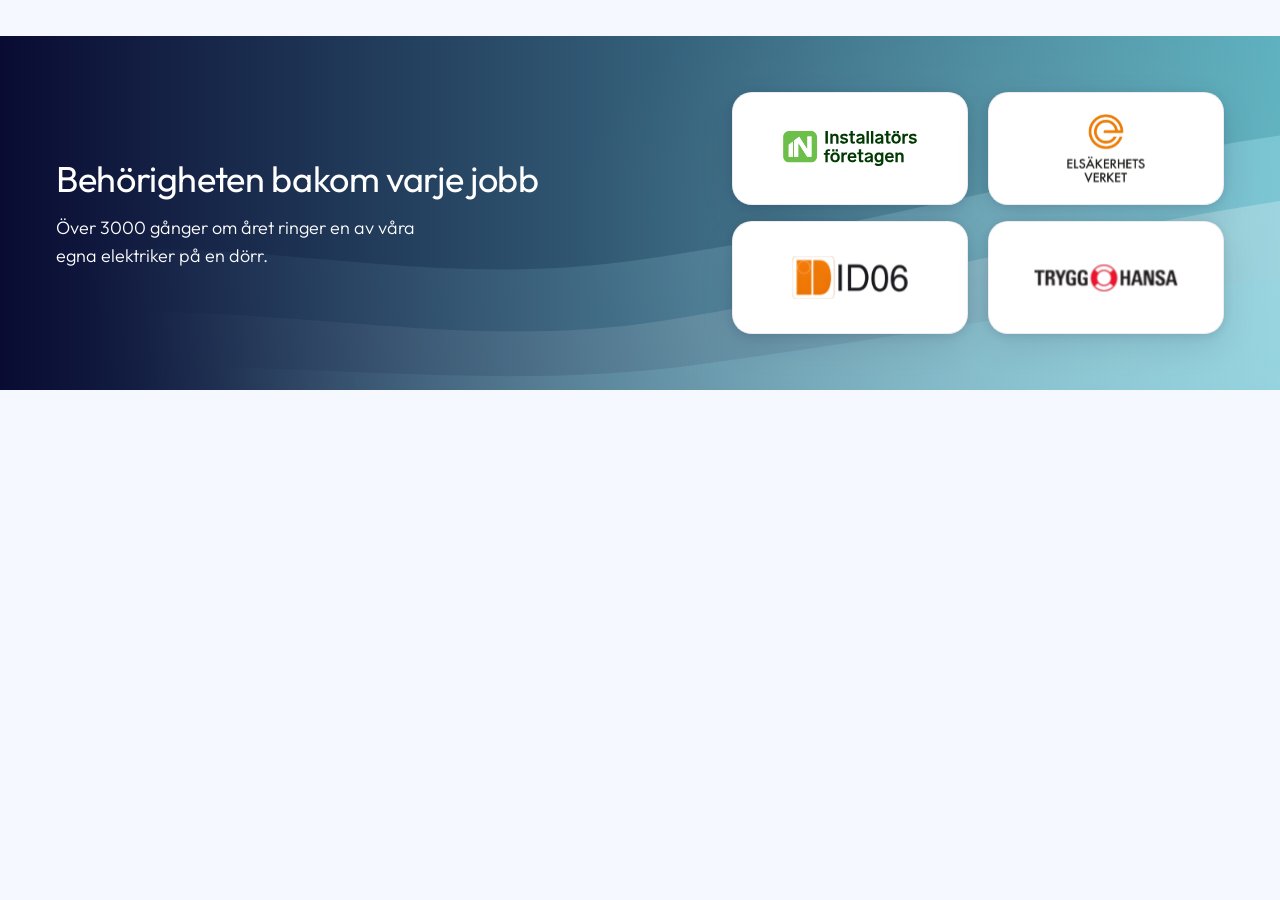
==== commit 6c6e5439: "Brödtexten: "Över 3000 gånger om året ringer en av våra egna elektriker på en dörr." Ägarval efter e" ====
--- a/redesign/index.html
+++ b/redesign/index.html
@@ -40,7 +40,7 @@
 
     <div class="cert__intro">
       <h2 class="cert__heading" id="cert-heading">Behörigheten bakom varje jobb</h2>
-      <p class="cert__text">Samma krav på varje jobb: behörig elektriker, registrerad elfirma, försäkrade.</p>
+      <p class="cert__text">Över 3000 gånger om året ringer en av våra egna elektriker på en dörr.</p>
     </div>
 
     <div class="cert__marks">
--- a/redesign/assets/css/tokens.css
+++ b/redesign/assets/css/tokens.css
@@ -42,7 +42,12 @@
   --aptext-sm:clamp(1.4rem,calc(0.21vw + 1.33rem),1.6rem);
   --aptext-m:clamp(1.6rem,calc(0.21vw + 1.53rem),1.8rem);
   --aptext-mm:clamp(1.8rem,calc(0.21vw + 1.73rem),2rem);
+  --aptext-l:clamp(2.2rem,calc(0.21vw + 2.13rem),2.4rem);
+  --aptext-lm:clamp(2.2rem,calc(0.63vw + 2rem),2.8rem);
   --aptext-xl:clamp(2.4rem,calc(0.83vw + 2.13rem),3.2rem);
+  --aptext-2xl:clamp(2.6rem,calc(1.04vw + 2.27rem),3.6rem);
+  --aptext-2-5xl:clamp(2.8rem,calc(1.25vw + 2.4rem),4rem);
+  --aptext-3xl:clamp(3rem,calc(1.88vw + 2.4rem),4.8rem);
 
   /* radie, ordagrant */
   --apradius-s:clamp(0.6rem,calc(0.21vw + 0.53rem),0.8rem);
--- a/redesign/assets/css/certificates-v2.css
+++ b/redesign/assets/css/certificates-v2.css
@@ -78,27 +78,52 @@
   min-width:0;
   color:#fff;
 }
+/* TYPOGRAFISK RÖD TRÅD MED RESTEN AV ampy.se.
+   Uppmätta sektionsrubriker på startsidan @1440:
+     "Prata med en elektriker inom 60 sekunder!"  40px w500
+     "Vi finns där du finns"                      40px w600
+     "Din elektriker för hela hemmet"             38px w500
+     "Så funkar det"                              36px w400  ← närmaste syskon
+     "Vad säger dina grannar om Ampy?"            36px w400
+     "Certifikat och partners" (detta block)      32px w400  ← minst på hela sidan
+   Blocket låg alltså under hela sajtens spann. Nu sätts exakt samma token,
+   vikt och radhöjd som "Så funkar det" — samma sorts sektion (redaktionell,
+   inte CTA): --aptext-2xl = 36px desktop / 26,76px mobil, w400, lh 1,2. */
 .cert__heading{
   margin:0;
-  font-size:var(--aptext-xl);
+  font-size:var(--aptext-2xl);
   font-weight:400;
-  line-height:1.3;
+  line-height:1.2;
   color:#fff;
   letter-spacing:-.01em;
-}
-/* Radbrytningen är RITAD, inte överlämnad till text-wrap:balance (som delade
-   raderna jämnt och bröt mitt i "behörig elektriker"). Måttet nedan är satt i
+  /* Verkningslös när rubriken får plats på en rad (≥1100px), men räddar de två
+     lägen där den bryter: 901–1000px gav änkan "jobb" (379px mot 63px) och
+     mobilen gav 306px mot 51px. Brödtexten ska INTE ha balance — dess brytning
+     är ritad med max-width, och balance skulle dela raderna jämnt igen. */
+  text-wrap:balance;
+}
+/* Radbrytningen är RITAD, inte överlämnad till text-wrap:balance (som delar
+   raderna jämnt utan hänsyn till var frasen tål att brytas). Måttet är satt i
    ch så att brytpunkten följer med när clamp() ändrar typsnittsstorleken:
-   rad 1 "Samma krav på varje jobb: behörig elektriker,"
-   rad 2 "registrerad elfirma, försäkrade." */
+   rad 1 "Över 3000 gånger om året ringer en av våra"
+   rad 2 "egna elektriker på en dörr."
+   Samma brytning i ALLA bredder, och "egna elektriker" hålls ihop. */
+/* Brödtexten ligger redan rätt mot sajten: --aptext-m = 18px desktop /
+   16,12px mobil, w300 — samma som testimonial- och main-cta-sektionerna.
+   OBS: det GAMLA blocket renderade 14,12px på mobil, minst på hela sidan,
+   för att dess mobilregel pekade på ett odefinierat --text-m och därför föll
+   tillbaka på body-storleken. Den buggen finns inte här. */
 .cert__text{
   margin:var(--apspace-xs) 0 0;
   font-size:var(--aptext-m);
   font-weight:300;
   line-height:1.7;
   color:#fff;
-  max-width:34ch;   /* = 402px @18px. Rad 1 t.o.m. "elektriker," är 360px;
-                       nästa ord ("registrerad") skulle kräva 453px → bryter rätt. */
+  max-width:32ch;   /* 34ch bröt efter "egna" och skilde adjektivet från sitt
+                       substantiv ("våra egna / elektriker"), dessutom med rad 1
+                       exakt på maxbredden, alltså en pixel från att flippa.
+                       32ch bryter efter "våra" i stället. 31, 32 och 33ch ger
+                       alla samma brytning, så värdet har ±1ch marginal. */
 }
 /* 1,7 gjorde de två raderna till en jämnt spridd stapel: gapet rubrik→text var
    bara 1,63× gapet mellan textraderna, så rubriken ägde inte sin paragraf.
@@ -259,7 +284,6 @@
    vid 375px hamnar rubriken tillbaka på en rad. 390px renderar oförändrat. */
 @media (max-width:389px){
   .cert{padding-left:18px;padding-right:18px}
-  .cert__heading{text-wrap:balance}   /* tar bort änkan "jobb" vid 360px */
 }
 
 @media (prefers-reduced-motion:reduce){
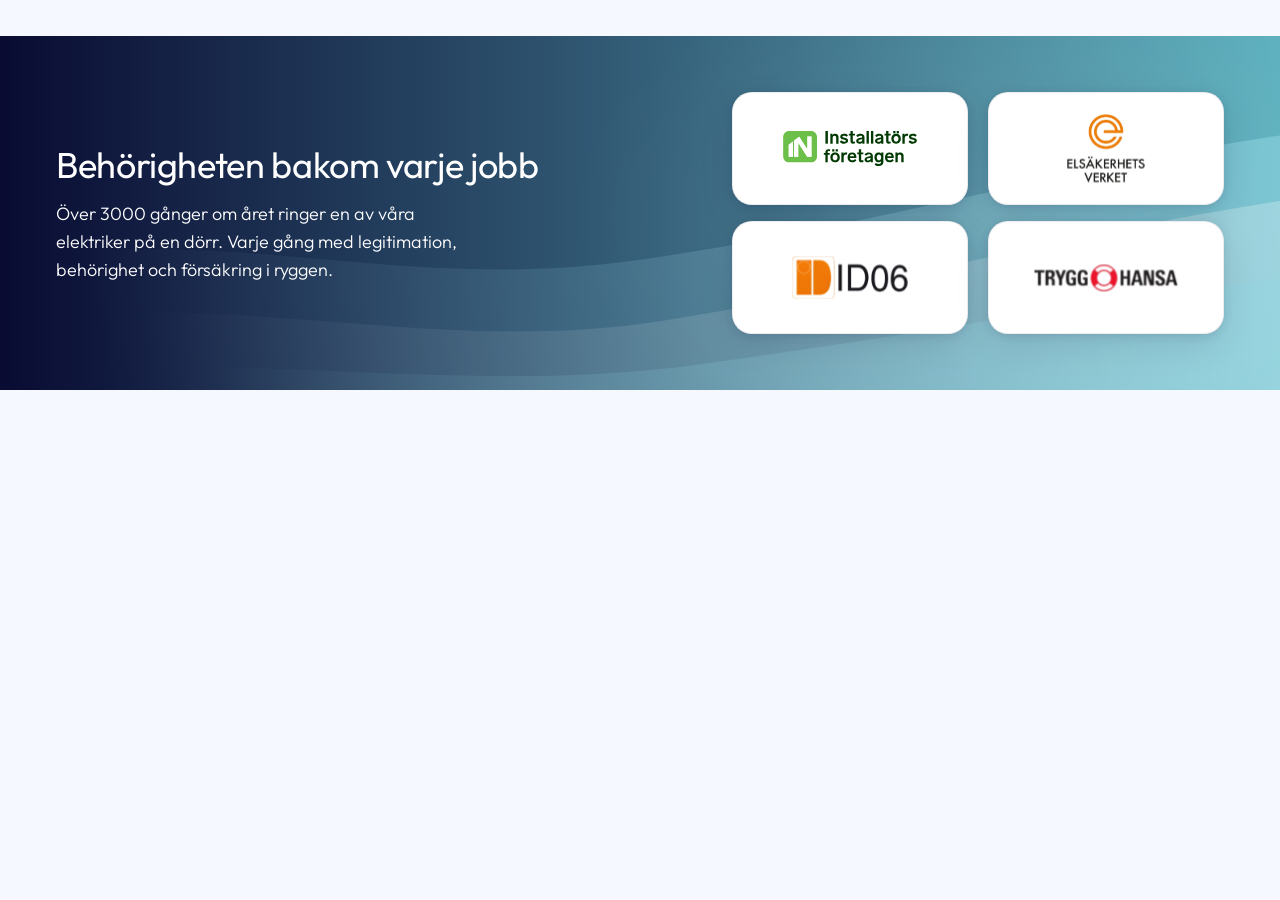
==== commit db0bd429: "Brödtexten får en andra mening "Över 3000 gånger om året ringer en av våra elektriker på en dörr. Va" ====
--- a/redesign/index.html
+++ b/redesign/index.html
@@ -40,7 +40,7 @@
 
     <div class="cert__intro">
       <h2 class="cert__heading" id="cert-heading">Behörigheten bakom varje jobb</h2>
-      <p class="cert__text">Över 3000 gånger om året ringer en av våra egna elektriker på en dörr.</p>
+      <p class="cert__text">Över 3000 gånger om året ringer en av våra elektriker på en dörr. Varje gång med legitimation, behörighet och försäkring i ryggen.</p>
     </div>
 
     <div class="cert__marks">
--- a/redesign/assets/css/certificates-v2.css
+++ b/redesign/assets/css/certificates-v2.css
@@ -102,12 +102,13 @@
      är ritad med max-width, och balance skulle dela raderna jämnt igen. */
   text-wrap:balance;
 }
-/* Radbrytningen är RITAD, inte överlämnad till text-wrap:balance (som delar
-   raderna jämnt utan hänsyn till var frasen tål att brytas). Måttet är satt i
-   ch så att brytpunkten följer med när clamp() ändrar typsnittsstorleken:
-   rad 1 "Över 3000 gånger om året ringer en av våra"
-   rad 2 "egna elektriker på en dörr."
-   Samma brytning i ALLA bredder, och "egna elektriker" hålls ihop. */
+/* Två meningar, så radbrytningen kräver olika verktyg i de två lägena.
+   DESKTOP: 34ch ger tre rader, 358/398/278px, utan änka. (32ch gav fyra rader
+   med "ryggen." ensamt på 61px; 33ch gav en kort mittrad, 358/295/381.)
+   MOBIL: containern är smalare än textmåttet, så där blir det fyra rader
+   oavsett ch-värde och alltid med samma 55px-änka. Där gör text-wrap:balance
+   jobbet i stället: fyra jämna rader, 242/226/205/249px, ingen änka.
+   Se mobilgrenen längre ned. */
 /* Brödtexten ligger redan rätt mot sajten: --aptext-m = 18px desktop /
    16,12px mobil, w300 — samma som testimonial- och main-cta-sektionerna.
    OBS: det GAMLA blocket renderade 14,12px på mobil, minst på hela sidan,
@@ -119,11 +120,7 @@
   font-weight:300;
   line-height:1.7;
   color:#fff;
-  max-width:32ch;   /* 34ch bröt efter "egna" och skilde adjektivet från sitt
-                       substantiv ("våra egna / elektriker"), dessutom med rad 1
-                       exakt på maxbredden, alltså en pixel från att flippa.
-                       32ch bryter efter "våra" i stället. 31, 32 och 33ch ger
-                       alla samma brytning, så värdet har ±1ch marginal. */
+  max-width:34ch;
 }
 /* 1,7 gjorde de två raderna till en jämnt spridd stapel: gapet rubrik→text var
    bara 1,63× gapet mellan textraderna, så rubriken ägde inte sin paragraf.
@@ -247,6 +244,11 @@
     max-width:34ch;
     margin-inline:auto;
     line-height:1.6;
+    /* Här är containern smalare än textmåttet, så texten blir fyra rader
+       oavsett ch-värde och alltid med "ryggen." ensamt på 55px sist.
+       balance jämnar ut de fyra i stället: 242/226/205/249px, ingen änka.
+       På desktop görs samma jobb av 34ch, och där ska balance INTE på. */
+    text-wrap:balance;
   }
   .cert__marks{
     flex:none;
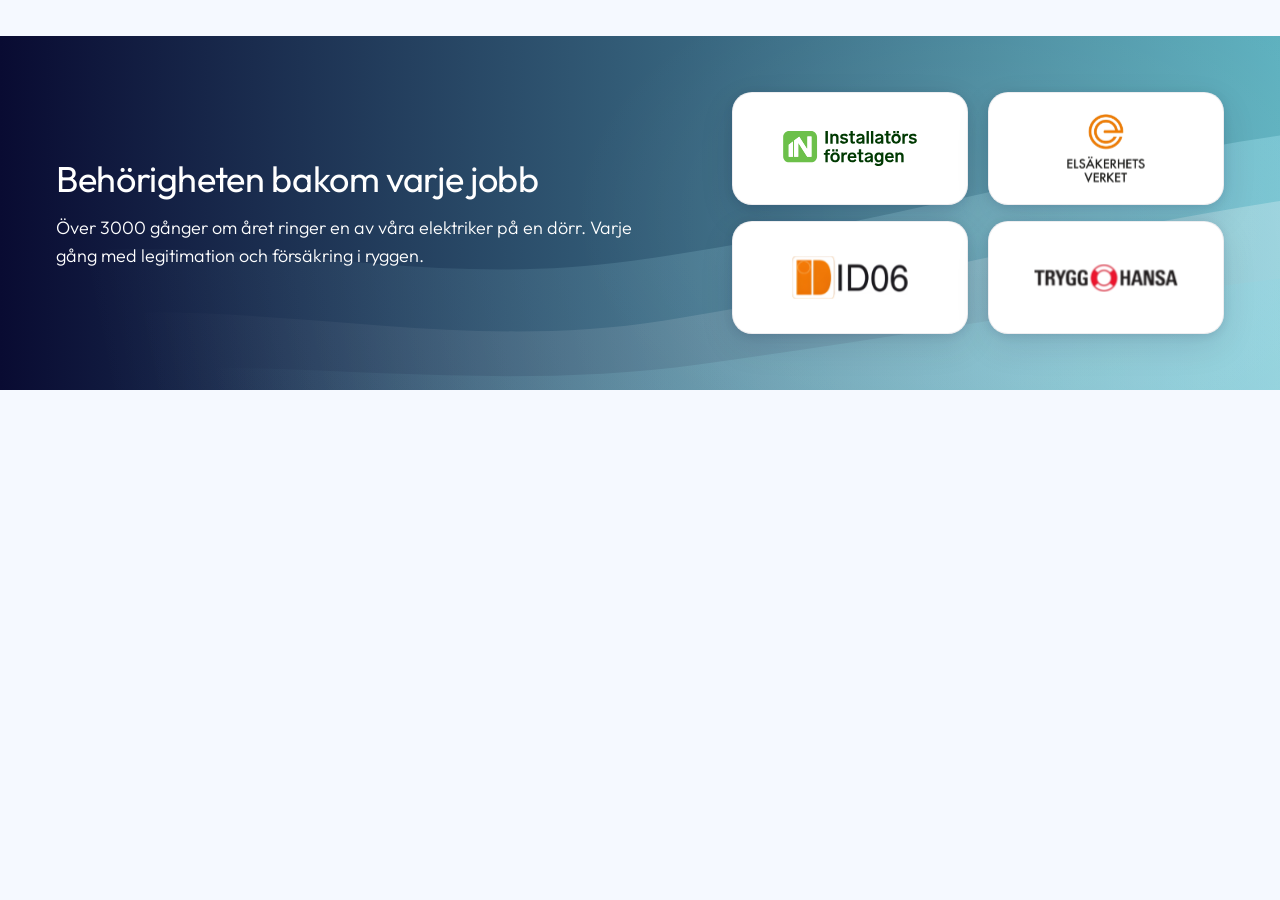
==== commit 6927527e: "Brödtexten: bort med "behörighet", två rader på desktop "Över 3000 gånger om året ringer en av våra " ====
--- a/redesign/index.html
+++ b/redesign/index.html
@@ -40,7 +40,7 @@
 
     <div class="cert__intro">
       <h2 class="cert__heading" id="cert-heading">Behörigheten bakom varje jobb</h2>
-      <p class="cert__text">Över 3000 gånger om året ringer en av våra elektriker på en dörr. Varje gång med legitimation, behörighet och försäkring i ryggen.</p>
+      <p class="cert__text">Över 3000 gånger om året ringer en av våra elektriker på en dörr. Varje gång med legitimation och försäkring i ryggen.</p>
     </div>
 
     <div class="cert__marks">
--- a/redesign/assets/css/certificates-v2.css
+++ b/redesign/assets/css/certificates-v2.css
@@ -102,13 +102,13 @@
      är ritad med max-width, och balance skulle dela raderna jämnt igen. */
   text-wrap:balance;
 }
-/* Två meningar, så radbrytningen kräver olika verktyg i de två lägena.
-   DESKTOP: 34ch ger tre rader, 358/398/278px, utan änka. (32ch gav fyra rader
-   med "ryggen." ensamt på 61px; 33ch gav en kort mittrad, 358/295/381.)
-   MOBIL: containern är smalare än textmåttet, så där blir det fyra rader
-   oavsett ch-värde och alltid med samma 55px-änka. Där gör text-wrap:balance
-   jobbet i stället: fyra jämna rader, 242/226/205/249px, ingen änka.
-   Se mobilgrenen längre ned. */
+/* KRAV: max två rader på desktop, max tre på mobil (ägardirektiv).
+   Texten är därför breddad. 44ch gav visserligen två rader men nästan lika
+   långa (484/458); 48ch ger 527/415, alltså en tydligt längre förstarad.
+   46 och 48ch bryter identiskt, så värdet ligger mitt i sitt säkra spann.
+   Mobilen klarar tre rader utan åtgärd: 320/264/255px, fallande och utan änka.
+   Mellanbandet 901-1069px är för smalt för två rader OCH ger änkan "ryggen."
+   på 59px; där tar text-wrap:balance över (se regeln längre ned). */
 /* Brödtexten ligger redan rätt mot sajten: --aptext-m = 18px desktop /
    16,12px mobil, w300 — samma som testimonial- och main-cta-sektionerna.
    OBS: det GAMLA blocket renderade 14,12px på mobil, minst på hela sidan,
@@ -120,7 +120,14 @@
   font-weight:300;
   line-height:1.7;
   color:#fff;
-  max-width:34ch;
+  max-width:48ch;
+}
+/* Mellanbandet: textkolumnen är för smal för två rader, och vanlig brytning
+   lämnar "ryggen." ensamt på 59px. balance ger rena rader i stället
+   (307/287/314). Taket är satt till 1099 och inte 1069 där brytningen faktiskt
+   vänder, så en pixels renderingsskillnad inte kan återinföra änkan. */
+@media (min-width:901px) and (max-width:1099px){
+  .cert__text{text-wrap:balance}
 }
 /* 1,7 gjorde de två raderna till en jämnt spridd stapel: gapet rubrik→text var
    bara 1,63× gapet mellan textraderna, så rubriken ägde inte sin paragraf.
@@ -244,11 +251,9 @@
     max-width:34ch;
     margin-inline:auto;
     line-height:1.6;
-    /* Här är containern smalare än textmåttet, så texten blir fyra rader
-       oavsett ch-värde och alltid med "ryggen." ensamt på 55px sist.
-       balance jämnar ut de fyra i stället: 242/226/205/249px, ingen änka.
-       På desktop görs samma jobb av 34ch, och där ska balance INTE på. */
-    text-wrap:balance;
+    /* Ingen balance här. Med den kortare texten ger vanlig brytning tre rader
+       i fallande form (320/264/255) utan änka, vilket är snyggare än vad
+       balance ger (284/265/290, där sista raden blir längst). */
   }
   .cert__marks{
     flex:none;
